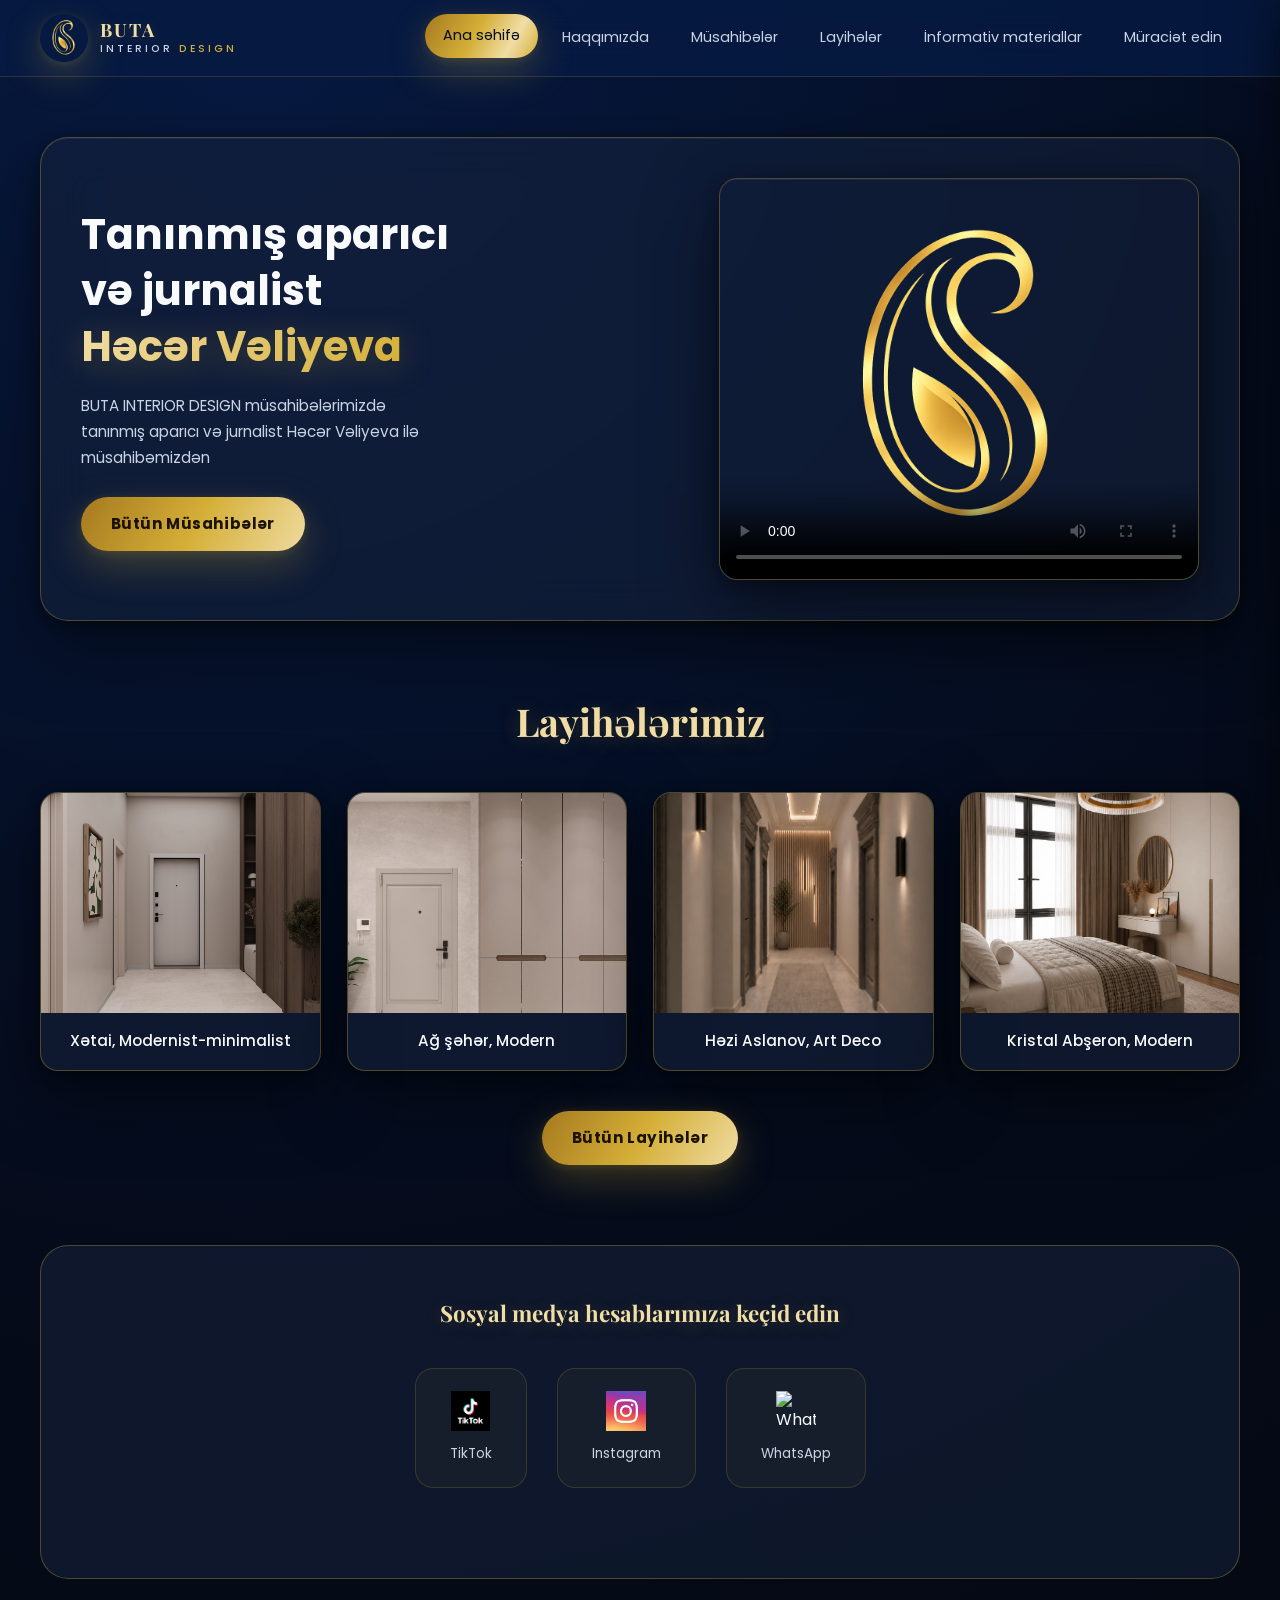
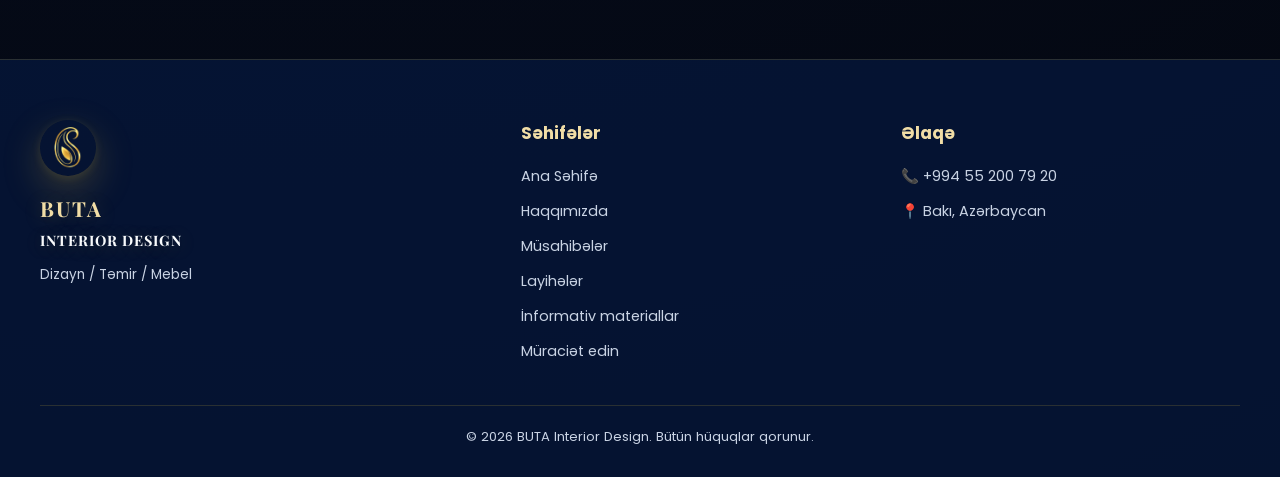
==== index.html @ 96681b08 "First commit" ====
<!DOCTYPE html>
<html lang="en">

<head>
    <meta charset="UTF-8">
    <meta name="viewport" content="width=device-width, initial-scale=1.0">
    <meta name="tutor" content="BUTA INTERIOR DESIGN">
    <title>BUTA INTERIOR DESIGN</title>
    <link rel="stylesheet" href="css/Ana-səhifə.css">
    <link rel="icon" type="image/x-icon" href="photo/logo.png">

</head>

<body>
    <header>

        <div id="logo">
            <img src="photo/logo1.png" alt="Logo">

            <div>
                <h2>BUTA</h2>
                <h4>INTERIOR <span>DESIGN</span></h4>
            </div>
        </div>

        <nav id="cnav">
            <ul>
                <li><a class="nav" href="index.html">Ana səhifə</a></li>
                <li><a href="Haqqımızda.html">Haqqımızda</a></li>
                <li><a href="Müsahibə.html">Müsahibələr</a></li>
                <li><a href="Layihələr.html">Layihələr</a></li>
                <li><a href="İnformativ-materiallar.html">İnformativ materiallar</a></li>
                <li><a href="Əlaqə-saxlayın.html">Müraciət edin</a></li>
            </ul>
        </nav>

        <input type="checkbox" id="menu">

        <label for="menu" class="menu-btn">☰</label>

        <nav class="sidebar">

            <div class="sidebar-header">

                <div class="sidebar-logo">

                    <img src="photo/logo1.png" alt="Logo">

                    <div>
                        <h2>BUTA</h2>
                        <h4>INTERIOR <span>DESIGN</span></h4>
                    </div>

                </div>

                <label for="menu" class="close-btn">✕</label>

            </div>

            <a class="nav" href="index.html">Ana səhifə</a>
            <a href="Haqqımızda.html">Haqqımızda</a>
            <a href="Müsahibə.html">Müsahibələr</a>
            <a href="Layihələr.html">Layihələr</a>
            <a href="İnformativ-materiallar.html">İnformativ materiallar</a>
            <a href="Əlaqə-saxlayın.html">Müraciət edin</a>

        </nav>

    </header>
    
    <main>
        <section id="m">
            <div>
                <h1>
                    Tanınmış aparıcı <br>və jurnalist <br><span>Həcər Vəliyeva</span>
                </h1>
                <h4>
                    BUTA INTERIOR DESIGN müsahibələrimizdə <br>
                    tanınmış aparıcı və jurnalist Həcər Vəliyeva ilə <br>
                    müsahibəmizdən
                </h4>
                <a class="btn" href="müsahibə.html">Bütün
                    Müsahibələr</a>
            </div>

            <div id="mv">
                <video src="video/musahibələr/1.mp4" controls poster="photo/logo1.png"></video>
            </div>

        </section>

        <section id="l">
            <h2 id="lname">
                Layihələrimiz
            </h2>

            <ul id="lahiyə">
                <li>
                    <img src="photo/Xətai,Modernist-minimalist/1.png" alt="Xətai, Modernist-minimalist">
                    <h5>Xətai, Modernist-minimalist</h5>
                </li>

                <li>
                    <img src="photo/Ağ şəhər,modern/1.png" alt="Ağ şəhər, Modern">
                    <h5>Ağ şəhər, Modern</h5>
                </li>

                <li>
                    <img src="photo/Həzi Aslanov, Art deco/1.png" alt="Həzi Aslanov, Art Deco">
                    <h5>Həzi Aslanov, Art Deco</h5>
                </li>

                <li>
                    <img src="photo/kristal abşeron m/1.png" alt="Kristal Abşeron, Modern">
                    <h5>Kristal Abşeron, Modern</h5>
                </li>
            </ul>
            <div id="lbtn">
                <a class="btn" href="layihələr.html">Bütün Layihələr</a>
            </div>
        </section>

        <section id="social">
            <h3>Sosyal medya hesablarımıza keçid edin</h3>
            <div>
                <ul class="social-media-list">

                    <li>
                        <a class="social-media " href="https://www.tiktok.com/@buta.interior.design" target="_blank">

                            <img src="photo/tiktok.png" alt="TikTok">
                            <span>TikTok</span>

                        </a>
                    </li>

                    <li>
                        <a class="social-media " href="https://www.instagram.com/buta_interior_design/" target="_blank">

                            <img src="photo/instagram.png" alt="Instagram">
                            <span>Instagram</span>

                        </a>
                    </li>

                    <li>
                        <a class="social-media " href="https://wa.me/994552007920" target="_blank">
                            <img src="photo/WhatsApp.png" alt="WhatsApp">
                            <span>WhatsApp</span>
                        </a>
                    </li>
                </ul>
            </div>
        </section>
    </main>
    <footer id="footer">

        <div class="footer-container">

            <div class="footer-logo">
                <img src="photo/logo1.png" alt="BUTA Logo">

                <h2>BUTA <span>INTERIOR DESIGN</span></h2>
                <h4>Dizayn / Təmir / Mebel</h4>

            </div>

            <div class="footer-links">
                <h3>Səhifələr</h3>

                <a href="index.html">Ana Səhifə</a>
                <a href="Haqqımızda.html">Haqqımızda</a>
                <a href="Müsahibə.html">Müsahibələr</a>
                <a href="Layihələr.html">Layihələr</a>
                <a href="İnformativ-materiallar.html">İnformativ materiallar</a>
                <a href="Əlaqə-saxlayın.html">Müraciət edin</a>
            </div>

            <div class="footer-contact">
                <h3>Əlaqə</h3>

                <p>📞 +994 55 200 79 20</p>
                <p>📍 Bakı, Azərbaycan</p>
            </div>

        </div>

        <hr>

        <p class="copyright">
            © 2026 BUTA Interior Design. Bütün hüquqlar qorunur.
        </p>

    </footer>
</body>

</html>
---- css/Ana-səhifə.css ----
@import url('https://fonts.googleapis.com/css2?family=Playfair+Display:wght@600;700;800&family=Poppins:wght@300;400;500;600;700;800&display=swap');

:root {
    --bg: #050B1A;
    --bg-secondary: #071A42;
    --card: #17233D;
    --gold: #D4AF37;
    --gold-light: #F1DDA6;
    --gold-deep: #A6791F;
    --text: #F8FAFC;
    --text-secondary: #C9D3E4;
    --glass-bg: rgba(23, 35, 61, 0.55);
    --glass-border: rgba(212, 175, 55, 0.32);
    --glass-blur: 24px;
    --radius-sm: 10px;
    --radius-md: 18px;
    --radius-lg: 28px;
    --shadow-soft: 0 24px 70px rgba(0, 0, 0, 0.5), 0 4px 16px rgba(0, 0, 0, 0.32), inset 0 1px 0 rgba(255, 255, 255, 0.06);
    --shadow-gold: 0 14px 38px rgba(212, 175, 55, 0.26), 0 2px 10px rgba(212, 175, 55, 0.14);
    --shadow-gold-strong: 0 20px 54px rgba(212, 175, 55, 0.38), 0 4px 18px rgba(212, 175, 55, 0.26);
    --transition-fast: 0.28s cubic-bezier(0.4, 0, 0.2, 1);
    --transition-med: 0.5s cubic-bezier(0.16, 1, 0.3, 1);
    --gradient-gold: linear-gradient(120deg, var(--gold-deep) 0%, var(--gold) 45%, var(--gold-light) 75%, var(--gold) 100%);
    --font-main: 'Poppins', 'Segoe UI', sans-serif;
    --font-display: 'Playfair Display', 'Poppins', serif;
}

* {
    margin: 0;
    padding: 0;
    box-sizing: border-box;
}

html {
    scroll-behavior: smooth;
}

body {
    font-family: var(--font-main);
    background: radial-gradient(circle at 20% 0%, var(--bg-secondary) 0%, var(--bg) 55%, #04070F 100%);
    color: var(--text);
    min-height: 100vh;
    overflow-x: hidden;
    line-height: 1.6;
    position: relative;
}

img {
    max-width: 100%;
    display: block;
}

a {
    text-decoration: none;
    color: inherit;
}

ul {
    list-style: none;
}

button {
    font-family: inherit;
    cursor: pointer;
}

::selection {
    background: var(--gold);
    color: var(--bg);
}

::-webkit-scrollbar {
    width: 10px;
}

::-webkit-scrollbar-track {
    background: var(--bg-secondary);
}

::-webkit-scrollbar-thumb {
    background: linear-gradient(var(--gold), var(--gold-light));
    border-radius: 10px;
}

.glass {
    background: var(--glass-bg);
    backdrop-filter: blur(var(--glass-blur));
    -webkit-backdrop-filter: blur(var(--glass-blur));
    border: 1px solid var(--glass-border);
    box-shadow: var(--shadow-soft);
}

header {
    position: sticky;
    top: 0;
    z-index: 100;
    background: rgba(7, 26, 66, 0.82);
    backdrop-filter: blur(16px);
    -webkit-backdrop-filter: blur(16px);
    border-bottom: 1px solid rgba(212, 175, 55, 0.18);
    display: flex;
    align-items: center;
    justify-content: space-between;
    padding: 14px 40px;
    transition: background var(--transition-med);
}

#logo {
    display: flex;
    align-items: center;
    gap: 12px;
}

#logo img {
    width: 48px;
    height: 48px;
    object-fit: contain;
    border-radius: 50%;
    box-shadow: var(--shadow-gold);
    transition: box-shadow var(--transition-med), transform var(--transition-med);
}

#logo:hover img {
    box-shadow: var(--shadow-gold-strong);
    transform: rotate(6deg);
}

#logo h2 {
    font-family: var(--font-display);
    font-size: 1.15rem;
    letter-spacing: 2px;
    color: var(--gold-light);
    font-weight: 700;
    line-height: 1.2;
    text-shadow: 0 2px 14px rgba(212, 175, 55, 0.25);
}

#logo h4 {
    font-size: 0.65rem;
    letter-spacing: 3px;
    color: var(--text-secondary);
    font-weight: 500;
}

#logo h4 span {
    color: var(--gold);
}

#cnav ul {
    display: flex;
    align-items: center;
    gap: 6px;
}

#cnav ul li a {
    display: inline-block;
    padding: 10px 18px;
    border-radius: 999px;
    font-size: 0.9rem;
    color: var(--text-secondary);
    transition: color var(--transition-fast), background var(--transition-fast), box-shadow var(--transition-fast), transform var(--transition-fast);
}

#cnav ul li a:hover,
#cnav ul li a.nav {
    color: var(--bg);
    background: var(--gradient-gold);
    box-shadow: var(--shadow-gold);
    transform: translateY(-2px);
}

#menu {
    display: none;
}

.menu-btn {
    display: none;
    font-size: 1.6rem;
    color: var(--gold-light);
    cursor: pointer;
    z-index: 1000;
    position: relative;
}

.sidebar {
    position: fixed;
    top: 0;
    right: -320px;
    width: 300px;
    height: 100vh;
    background: linear-gradient(180deg, #0A1B45 0%, #071A42 100%);
    border-left: 1px solid rgba(212, 175, 55, 0.23);
    box-shadow: -20px 0 50px rgba(0, 0, 0, 0.6);
    z-index: 9999;
    padding: 24px;
    display: flex;
    flex-direction: column;
    gap: 6px;
    transition: right var(--transition-med);
    overflow-y: auto;
}

#menu:checked~.sidebar {
    right: 0;
}

.sidebar-header {
    display: flex;
    align-items: center;
    justify-content: space-between;
    margin-bottom: 30px;
    padding-bottom: 20px;
    border-bottom: 1px solid rgba(212, 175, 55, 0.18);
}

.sidebar-logo {
    display: flex;
    align-items: center;
    gap: 10px;
}

.sidebar-logo img {
    width: 42px;
    height: 42px;
    border-radius: 50%;
    object-fit: contain;
}

.sidebar-logo h2 {
    font-family: var(--font-display);
    font-size: 1rem;
    color: var(--gold-light);
    letter-spacing: 2px;
}

.sidebar-logo h4 {
    font-size: 0.6rem;
    letter-spacing: 2px;
    color: var(--text-secondary);
}

.sidebar-logo h4 span {
    color: var(--gold);
}

.close-btn {
    font-size: 1.4rem;
    color: var(--gold-light);
    cursor: pointer;
}

.sidebar a {
    padding: 14px 16px;
    border-radius: var(--radius-sm);
    color: var(--text-secondary);
    font-size: 0.95rem;
    transition: color var(--transition-fast), background var(--transition-fast), box-shadow var(--transition-fast), transform var(--transition-fast);
}

.sidebar a:hover,
.sidebar a.nav {
    color: var(--bg);
    background: var(--gradient-gold);
    box-shadow: var(--shadow-gold);
    transform: translateX(4px);
}

main {
    position: relative;
    z-index: 1;
}

.btn {
    display: inline-flex;
    align-items: center;
    gap: 8px;
    padding: 15px 30px;
    border-radius: 999px;
    background: linear-gradient(120deg, var(--gold-deep), var(--gold) 25%, var(--gold-light) 50%, var(--gold) 75%, var(--gold-deep));
    background-size: 220% auto;
    background-position: left center;
    color: #1B1203;
    font-weight: 700;
    font-size: 0.95rem;
    letter-spacing: 0.4px;
    box-shadow: var(--shadow-gold);
    transition: transform var(--transition-fast), box-shadow var(--transition-fast), background-position var(--transition-med);
}

.btn:hover {
    transform: translateY(-3px) scale(1.02);
    background-position: right center;
    box-shadow: var(--shadow-gold-strong);
}

#footer {
    position: relative;
    z-index: 1;
    background: rgba(7, 26, 66, 0.68);
    border-top: 1px solid rgba(212, 175, 55, 0.18);
    padding: 60px 40px 30px;
    margin-top: 80px;
}

.footer-container {
    max-width: 1200px;
    margin: 0 auto;
    display: grid;
    grid-template-columns: 1.3fr 1fr 1fr;
    gap: 40px;
}

.footer-logo {
    display: flex;
    flex-direction: column;
    gap: 6px;
}

.footer-logo img {
    width: 56px;
    height: 56px;
    border-radius: 50%;
    margin-bottom: 10px;
    box-shadow: var(--shadow-gold);
}

.footer-logo h2 {
    font-family: var(--font-display);
    font-size: 1.3rem;
    color: var(--gold-light);
    letter-spacing: 2px;
    text-shadow: 0 2px 18px rgba(212, 175, 55, 0.25);
}

.footer-logo h2 span {
    color: var(--text);
    font-size: 0.9rem;
    letter-spacing: 1px;
    display: block;
    margin-top: 4px;
}

.footer-logo h4 {
    color: var(--text-secondary);
    font-size: 0.85rem;
    font-weight: 400;
    margin-top: 6px;
}

.footer-links h3,
.footer-contact h3 {
    color: var(--gold-light);
    font-size: 1.05rem;
    margin-bottom: 18px;
}

.footer-links a {
    display: block;
    color: var(--text-secondary);
    font-size: 0.9rem;
    margin-bottom: 12px;
    transition: all var(--transition-fast);
}

.footer-links a:hover {
    color: var(--gold-light);
    transform: translateX(6px);
    text-shadow: 0 0 18px rgba(212, 175, 55, 0.35);
}

.footer-contact p {
    color: var(--text-secondary);
    font-size: 0.9rem;
    margin-bottom: 12px;
}

#footer hr {
    border: none;
    border-top: 1px solid rgba(212, 175, 55, 0.18);
    max-width: 1200px;
    margin: 30px auto 20px;
}

.copyright {
    text-align: center;
    color: var(--text-secondary);
    font-size: 0.82rem;
}

@media (max-width: 1088px) {
    #cnav {
        display: none;
    }

    .menu-btn {
        display: block;
    }

    .footer-container {
        grid-template-columns: 1fr;
        gap: 30px;
    }
}

@media (max-width: 640px) {
    header {
        padding: 12px 18px;
    }

    #logo img {
        width: 40px;
        height: 40px;
    }

    #footer {
        padding: 40px 20px 24px;
    }
}

main {
    max-width: 1300px;
    margin: 0 auto;
    padding: 60px 40px 0;
}

#m {
    display: flex;
    align-items: center;
    justify-content: space-between;
    gap: 50px;
    padding: 40px;
    border-radius: var(--radius-lg);
    background: var(--glass-bg);
    backdrop-filter: blur(var(--glass-blur));
    -webkit-backdrop-filter: blur(var(--glass-blur));
    border: 1px solid var(--glass-border);
    box-shadow: var(--shadow-soft);
    margin-bottom: 70px;
    animation: fadeSlideUp 0.8s cubic-bezier(0.16, 1, 0.3, 1) both;
}

#m h1 {
    font-size: clamp(1.8rem, 3.4vw, 2.6rem);
    font-weight: 700;
    line-height: 1.35;
    margin-bottom: 18px;
}

#m h1 span {
    background: linear-gradient(120deg, var(--gold-light), var(--gold));
    -webkit-background-clip: text;
    background-clip: text;
    color: transparent;
    filter: drop-shadow(0 4px 16px rgba(212, 175, 55, 0.28));
}

#m h4 {
    color: var(--text-secondary);
    font-weight: 400;
    font-size: 0.95rem;
    line-height: 1.7;
    margin-bottom: 26px;
}

#mv {
    flex: 1;
    max-width: 480px;
    border-radius: var(--radius-md);
    overflow: hidden;
    box-shadow: var(--shadow-soft);
    border: 1px solid var(--glass-border);
    transition: box-shadow var(--transition-med);
}

#mv:hover {
    box-shadow: var(--shadow-gold-strong);
}

#mv video {
    width: 100%;
    height: 400px;
    object-fit: contain;
    display: block;
    border-radius: var(--radius-md);
}

#l {
    text-align: center;
    margin-bottom: 80px;
}

#lname {
    font-family: var(--font-display);
    font-size: clamp(1.8rem, 3vw, 2.4rem);
    color: var(--gold-light);
    margin-bottom: 40px;
    font-weight: 700;
    text-shadow: 0 2px 20px rgba(212, 175, 55, 0.25);
}

#lahiyə {
    display: grid;
    grid-template-columns: repeat(4, 1fr);
    gap: 26px;
}

#lahiyə li {
    border-radius: var(--radius-md);
    overflow: hidden;
    background: var(--glass-bg);
    border: 1px solid var(--glass-border);
    box-shadow: var(--shadow-soft);
    transition: transform var(--transition-fast), box-shadow var(--transition-fast), border-color var(--transition-fast);
}

#lahiyə li:hover {
    transform: translateY(-8px);
    border-color: rgba(212, 175, 55, 0.5);
    box-shadow: var(--shadow-gold-strong);
}

#lahiyə li img {
    width: 100%;
    height: 220px;
    object-fit: cover;
    transition: transform var(--transition-med);
}

#lahiyə li:hover img {
    transform: scale(1.08);
}

#lahiyə li h5 {
    padding: 16px;
    font-size: 0.95rem;
    color: var(--text);
    font-weight: 500;
    text-align: center;
}

#lbtn {
    margin-top: 40px;
    display: flex;
    justify-content: center;
}

#social {
    text-align: center;
    padding: 50px 40px 90px;
    border-radius: var(--radius-lg);
    background: var(--glass-bg);
    border: 1px solid var(--glass-border);
    margin-bottom: 40px;
}

#social h3 {
    font-family: var(--font-display);
    font-size: 1.4rem;
    color: var(--gold-light);
    margin-bottom: 36px;
    font-weight: 700;
    text-shadow: 0 2px 18px rgba(212, 175, 55, 0.22);
}

.social-media-list {
    display: flex;
    justify-content: center;
    gap: 30px;
    flex-wrap: wrap;
}

.social-media {
    display: flex;
    flex-direction: column;
    align-items: center;
    gap: 12px;
    padding: 22px 34px;
    border-radius: var(--radius-md);
    background: rgba(212, 175, 55, 0.045);
    border: 1px solid rgba(212, 175, 55, 0.18);
    transition: all var(--transition-fast);
}

.social-media:hover {
    transform: translateY(-6px);
    border-color: rgba(212, 175, 55, 0.55);
    background: rgba(212, 175, 55, 0.10);
    box-shadow: var(--shadow-gold);
}

.social-media img {
    width: 40px;
    height: 40px;
    object-fit: contain;
}

.social-media span {
    font-size: 0.85rem;
    color: var(--text-secondary);
}

@keyframes fadeSlideUp {
    from {
        opacity: 0;
        transform: translateY(24px);
    }

    to {
        opacity: 1;
        transform: translateY(0);
    }
}

@media (max-width: 960px) {
    main {
        padding: 40px 24px 0;
    }

    #m {
        display: grid;
        grid-template-columns: 1fr 1fr;
        gap: 15px;
        height: auto;
        padding: 20px;
    }

    #m div {
        padding: 0;
    }

    #m h1 {
        font-size: 18px;
        line-height: 1.3;
    }

    #m h4 {
        font-size: 13px;
        line-height: 1.5;
    }

    #mv {
        padding: 1px;
        ;
    }

    #mv video {
        width: 100%;
        height: 320px;
        object-fit: cover;
        border-radius: 20px;
    }

    .btn {
        padding: 12px 18px;
        font-size: 14px;
    }

    #m a {
        padding: 8px 12px !important;
        font-size: 10px !important;
    }


    #lahiyə {
        grid-template-columns: repeat(2, 1fr);
    }
}

@media (max-width: 640px) {
    #lahiyə {
        grid-template-columns: 1fr;
    }

    .social-media-list {
        gap: 18px;
    }

    .social-media {
        padding: 18px 24px;
    }
}

html,
body {
    overflow-x: hidden;
}
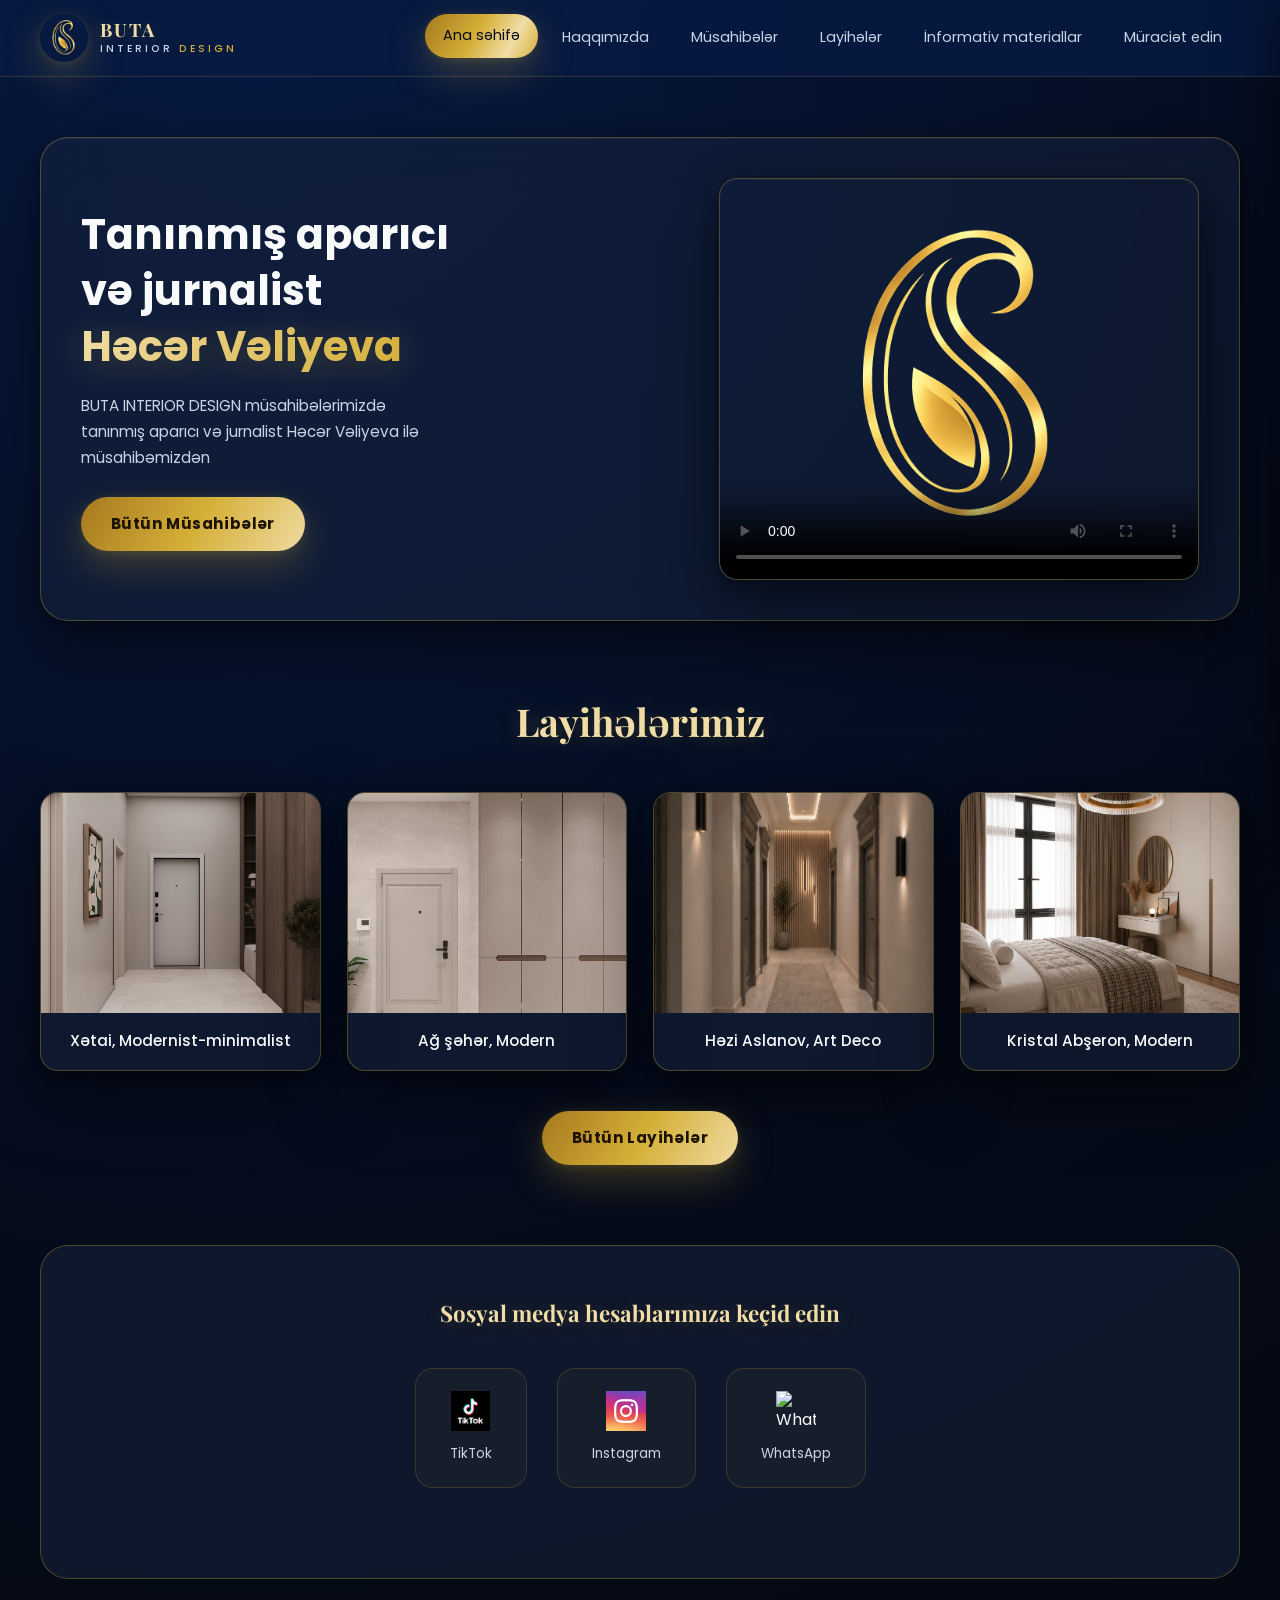
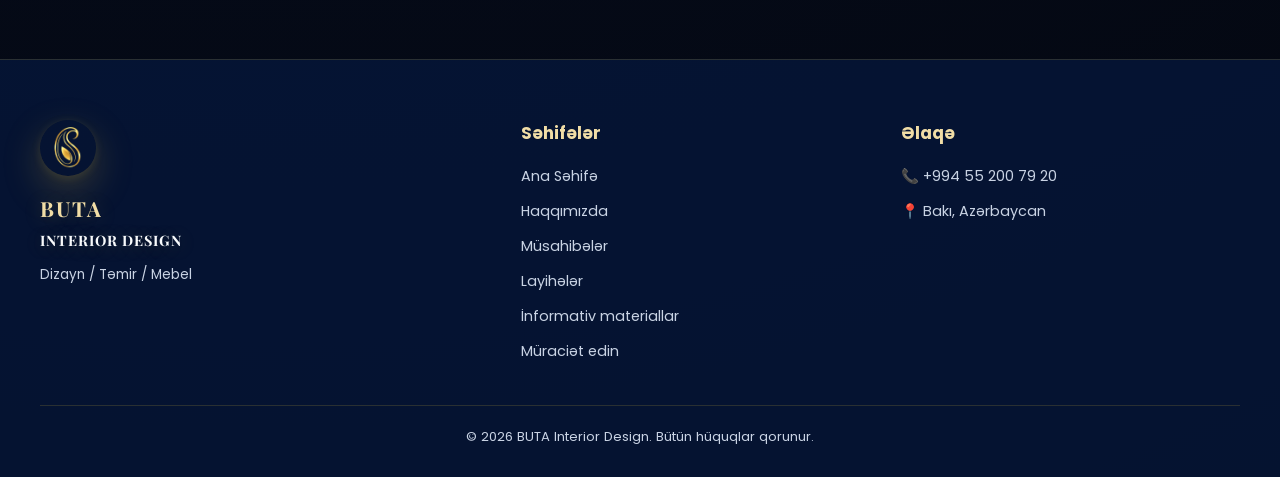
==== commit ee4e6fe6: "Updated website" ====
--- a/index.html
+++ b/index.html
@@ -3,12 +3,22 @@
 
 <head>
     <meta charset="UTF-8">
+
     <meta name="viewport" content="width=device-width, initial-scale=1.0">
-    <meta name="tutor" content="BUTA INTERIOR DESIGN">
-    <title>BUTA INTERIOR DESIGN</title>
-    <link rel="stylesheet" href="css/Ana-səhifə.css">
-    <link rel="icon" type="image/x-icon" href="photo/logo.png">
-
+
+    <meta name="description"
+        content="BUTA Interior Design - Professional interior design services in Azerbaijan.">
+
+    <meta name="keywords"
+        content="interior design, BUTA, dizayn, ev dizaynı, ofis dizaynı, Azerbaijan">
+
+    <meta name="author" content="BUTA Interior Design">
+
+    <title>BUTA Interior Design</title>
+
+    <link rel="icon" type="image/png" href="photo/logo.png">
+
+    <link rel="stylesheet" href="css/ana-sehife.css">
 </head>
 
 <body>
@@ -26,11 +36,11 @@
         <nav id="cnav">
             <ul>
                 <li><a class="nav" href="index.html">Ana səhifə</a></li>
-                <li><a href="Haqqımızda.html">Haqqımızda</a></li>
-                <li><a href="Müsahibə.html">Müsahibələr</a></li>
-                <li><a href="Layihələr.html">Layihələr</a></li>
-                <li><a href="İnformativ-materiallar.html">İnformativ materiallar</a></li>
-                <li><a href="Əlaqə-saxlayın.html">Müraciət edin</a></li>
+                <li><a href="haqqimizda.html">Haqqımızda</a></li>
+                <li><a href="musahibeler.html">Müsahibələr</a></li>
+                <li><a href="layiheler.html">Layihələr</a></li>
+                <li><a href="informativ-materiallar.html">İnformativ materiallar</a></li>
+                <li><a href="elaqe-saxlayin.html">Müraciət edin</a></li>
             </ul>
         </nav>
 
@@ -58,11 +68,11 @@
             </div>
 
             <a class="nav" href="index.html">Ana səhifə</a>
-            <a href="Haqqımızda.html">Haqqımızda</a>
-            <a href="Müsahibə.html">Müsahibələr</a>
-            <a href="Layihələr.html">Layihələr</a>
-            <a href="İnformativ-materiallar.html">İnformativ materiallar</a>
-            <a href="Əlaqə-saxlayın.html">Müraciət edin</a>
+            <a href="haqqimizda.html">Haqqımızda</a>
+            <a href="musahibeler.html">Müsahibələr</a>
+            <a href="layiheler.html">Layihələr</a>
+            <a href="informativ-materiallar.html">İnformativ materiallar</a>
+            <a href="elaqe-saxlayin.html">Müraciət edin</a>
 
         </nav>
 
@@ -79,12 +89,12 @@
                     tanınmış aparıcı və jurnalist Həcər Vəliyeva ilə <br>
                     müsahibəmizdən
                 </h4>
-                <a class="btn" href="müsahibə.html">Bütün
+                <a class="btn" href="musahibeler.html">Bütün
                     Müsahibələr</a>
             </div>
 
             <div id="mv">
-                <video src="video/musahibələr/1.mp4" controls poster="photo/logo1.png"></video>
+                <video src="video/musahibeler/1.mp4" controls poster="photo/logo1.png"></video>
             </div>
 
         </section>
@@ -96,27 +106,27 @@
 
             <ul id="lahiyə">
                 <li>
-                    <img src="photo/Xətai,Modernist-minimalist/1.png" alt="Xətai, Modernist-minimalist">
+                    <img src="photo/xetai-modernist-minimalist/1.png" alt="Xətai, Modernist-minimalist">
                     <h5>Xətai, Modernist-minimalist</h5>
                 </li>
 
                 <li>
-                    <img src="photo/Ağ şəhər,modern/1.png" alt="Ağ şəhər, Modern">
+                    <img src="photo/ag-seher-modern/1.png" alt="Ağ şəhər, Modern">
                     <h5>Ağ şəhər, Modern</h5>
                 </li>
 
                 <li>
-                    <img src="photo/Həzi Aslanov, Art deco/1.png" alt="Həzi Aslanov, Art Deco">
+                    <img src="photo/hezi-aslanov-art-deco/1.png"alt="Həzi Aslanov, Art Deco">
                     <h5>Həzi Aslanov, Art Deco</h5>
                 </li>
 
                 <li>
-                    <img src="photo/kristal abşeron m/1.png" alt="Kristal Abşeron, Modern">
+                    <img src="photo/kristal-absheron-modern/1.png" alt="Kristal Abşeron, Modern">
                     <h5>Kristal Abşeron, Modern</h5>
                 </li>
             </ul>
             <div id="lbtn">
-                <a class="btn" href="layihələr.html">Bütün Layihələr</a>
+                <a class="btn" href="layiheler.html">Bütün Layihələr</a>
             </div>
         </section>
 
@@ -169,11 +179,11 @@
                 <h3>Səhifələr</h3>
 
                 <a href="index.html">Ana Səhifə</a>
-                <a href="Haqqımızda.html">Haqqımızda</a>
-                <a href="Müsahibə.html">Müsahibələr</a>
-                <a href="Layihələr.html">Layihələr</a>
-                <a href="İnformativ-materiallar.html">İnformativ materiallar</a>
-                <a href="Əlaqə-saxlayın.html">Müraciət edin</a>
+                <a href="haqqimizda.html">Haqqımızda</a>
+                <a href="musahibeler.html">Müsahibələr</a>  
+                <a href="layiheler.html">Layihələr</a>
+                <a href="informativ-materiallar.html">İnformativ materiallar</a>
+                <a href="elaqe-saxlayin.html">Müraciət edin</a>
             </div>
 
             <div class="footer-contact">
--- a/css/ana-sehife.css
+++ b/css/ana-sehife.css
@@ -0,0 +1,684 @@
+@import url('https://fonts.googleapis.com/css2?family=Playfair+Display:wght@600;700;800&family=Poppins:wght@300;400;500;600;700;800&display=swap');
+
+:root {
+    --bg: #050B1A;
+    --bg-secondary: #071A42;
+    --card: #17233D;
+    --gold: #D4AF37;
+    --gold-light: #F1DDA6;
+    --gold-deep: #A6791F;
+    --text: #F8FAFC;
+    --text-secondary: #C9D3E4;
+    --glass-bg: rgba(23, 35, 61, 0.55);
+    --glass-border: rgba(212, 175, 55, 0.32);
+    --glass-blur: 24px;
+    --radius-sm: 10px;
+    --radius-md: 18px;
+    --radius-lg: 28px;
+    --shadow-soft: 0 24px 70px rgba(0, 0, 0, 0.5), 0 4px 16px rgba(0, 0, 0, 0.32), inset 0 1px 0 rgba(255, 255, 255, 0.06);
+    --shadow-gold: 0 14px 38px rgba(212, 175, 55, 0.26), 0 2px 10px rgba(212, 175, 55, 0.14);
+    --shadow-gold-strong: 0 20px 54px rgba(212, 175, 55, 0.38), 0 4px 18px rgba(212, 175, 55, 0.26);
+    --transition-fast: 0.28s cubic-bezier(0.4, 0, 0.2, 1);
+    --transition-med: 0.5s cubic-bezier(0.16, 1, 0.3, 1);
+    --gradient-gold: linear-gradient(120deg, var(--gold-deep) 0%, var(--gold) 45%, var(--gold-light) 75%, var(--gold) 100%);
+    --font-main: 'Poppins', 'Segoe UI', sans-serif;
+    --font-display: 'Playfair Display', 'Poppins', serif;
+}
+
+* {
+    margin: 0;
+    padding: 0;
+    box-sizing: border-box;
+}
+
+html {
+    scroll-behavior: smooth;
+}
+
+body {
+    font-family: var(--font-main);
+    background: radial-gradient(circle at 20% 0%, var(--bg-secondary) 0%, var(--bg) 55%, #04070F 100%);
+    color: var(--text);
+    min-height: 100vh;
+    overflow-x: hidden;
+    line-height: 1.6;
+    position: relative;
+}
+
+img {
+    max-width: 100%;
+    display: block;
+}
+
+a {
+    text-decoration: none;
+    color: inherit;
+}
+
+ul {
+    list-style: none;
+}
+
+button {
+    font-family: inherit;
+    cursor: pointer;
+}
+
+::selection {
+    background: var(--gold);
+    color: var(--bg);
+}
+
+::-webkit-scrollbar {
+    width: 10px;
+}
+
+::-webkit-scrollbar-track {
+    background: var(--bg-secondary);
+}
+
+::-webkit-scrollbar-thumb {
+    background: linear-gradient(var(--gold), var(--gold-light));
+    border-radius: 10px;
+}
+
+.glass {
+    background: var(--glass-bg);
+    backdrop-filter: blur(var(--glass-blur));
+    -webkit-backdrop-filter: blur(var(--glass-blur));
+    border: 1px solid var(--glass-border);
+    box-shadow: var(--shadow-soft);
+}
+
+header {
+    position: sticky;
+    top: 0;
+    z-index: 100;
+    background: rgba(7, 26, 66, 0.82);
+    border-bottom: 1px solid rgba(212, 175, 55, 0.18);
+    display: flex;
+    align-items: center;
+    justify-content: space-between;
+    padding: 14px 40px;
+    transition: background var(--transition-med);
+}
+
+#logo {
+    display: flex;
+    align-items: center;
+    gap: 12px;
+}
+
+#logo img {
+    width: 48px;
+    height: 48px;
+    object-fit: contain;
+    border-radius: 50%;
+    box-shadow: var(--shadow-gold);
+    transition: box-shadow var(--transition-med), transform var(--transition-med);
+}
+
+#logo:hover img {
+    box-shadow: var(--shadow-gold-strong);
+    transform: rotate(6deg);
+}
+
+#logo h2 {
+    font-family: var(--font-display);
+    font-size: 1.15rem;
+    letter-spacing: 2px;
+    color: var(--gold-light);
+    font-weight: 700;
+    line-height: 1.2;
+    text-shadow: 0 2px 14px rgba(212, 175, 55, 0.25);
+}
+
+#logo h4 {
+    font-size: 0.65rem;
+    letter-spacing: 3px;
+    color: var(--text-secondary);
+    font-weight: 500;
+}
+
+#logo h4 span {
+    color: var(--gold);
+}
+
+#cnav ul {
+    display: flex;
+    align-items: center;
+    gap: 6px;
+}
+
+#cnav ul li a {
+    display: inline-block;
+    padding: 10px 18px;
+    border-radius: 999px;
+    font-size: 0.9rem;
+    color: var(--text-secondary);
+    transition: color var(--transition-fast), background var(--transition-fast), box-shadow var(--transition-fast), transform var(--transition-fast);
+}
+
+#cnav ul li a:hover,
+#cnav ul li a.nav {
+    color: var(--bg);
+    background: var(--gradient-gold);
+    box-shadow: var(--shadow-gold);
+    transform: translateY(-2px);
+}
+
+#menu {
+    display: none;
+}
+
+.menu-btn {
+    display: none;
+    font-size: 1.6rem;
+    color: var(--gold-light);
+    cursor: pointer;
+    z-index: 1000;
+    position: relative;
+}
+
+.sidebar {
+    position: fixed;
+    top: 0;
+    right: -320px;
+    width: 300px;
+    height: 100vh;
+    background: linear-gradient(180deg, #0A1B45 0%, #071A42 100%);
+    border-left: 1px solid rgba(212, 175, 55, 0.23);
+    box-shadow: -20px 0 50px rgba(0, 0, 0, 0.6);
+    z-index: 9999;
+    padding: 24px;
+    display: flex;
+    flex-direction: column;
+    gap: 6px;
+    transition: right var(--transition-med);
+    overflow-y: auto;
+}
+
+#menu:checked~.sidebar {
+    right: 0;
+}
+
+.sidebar-header {
+    display: flex;
+    align-items: center;
+    justify-content: space-between;
+    margin-bottom: 30px;
+    padding-bottom: 20px;
+    border-bottom: 1px solid rgba(212, 175, 55, 0.18);
+}
+
+.sidebar-logo {
+    display: flex;
+    align-items: center;
+    gap: 10px;
+}
+
+.sidebar-logo img {
+    width: 42px;
+    height: 42px;
+    border-radius: 50%;
+    object-fit: contain;
+}
+
+.sidebar-logo h2 {
+    font-family: var(--font-display);
+    font-size: 1rem;
+    color: var(--gold-light);
+    letter-spacing: 2px;
+}
+
+.sidebar-logo h4 {
+    font-size: 0.6rem;
+    letter-spacing: 2px;
+    color: var(--text-secondary);
+}
+
+.sidebar-logo h4 span {
+    color: var(--gold);
+}
+
+.close-btn {
+    font-size: 1.4rem;
+    color: var(--gold-light);
+    cursor: pointer;
+}
+
+.sidebar a {
+    padding: 14px 16px;
+    border-radius: var(--radius-sm);
+    color: var(--text-secondary);
+    font-size: 0.95rem;
+    transition: color var(--transition-fast), background var(--transition-fast), box-shadow var(--transition-fast), transform var(--transition-fast);
+}
+
+.sidebar a:hover,
+.sidebar a.nav {
+    color: var(--bg);
+    background: var(--gradient-gold);
+    box-shadow: var(--shadow-gold);
+    transform: translateX(4px);
+}
+
+main {
+    position: relative;
+    z-index: 1;
+}
+
+.btn {
+    display: inline-flex;
+    align-items: center;
+    gap: 8px;
+    padding: 15px 30px;
+    border-radius: 999px;
+    background: linear-gradient(120deg, var(--gold-deep), var(--gold) 25%, var(--gold-light) 50%, var(--gold) 75%, var(--gold-deep));
+    background-size: 220% auto;
+    background-position: left center;
+    color: #1B1203;
+    font-weight: 700;
+    font-size: 0.95rem;
+    letter-spacing: 0.4px;
+    box-shadow: var(--shadow-gold);
+    transition: transform var(--transition-fast), box-shadow var(--transition-fast), background-position var(--transition-med);
+}
+
+.btn:hover {
+    transform: translateY(-3px) scale(1.02);
+    background-position: right center;
+    box-shadow: var(--shadow-gold-strong);
+}
+
+#footer {
+    position: relative;
+    z-index: 1;
+    background: rgba(7, 26, 66, 0.68);
+    border-top: 1px solid rgba(212, 175, 55, 0.18);
+    padding: 60px 40px 30px;
+    margin-top: 80px;
+}
+
+.footer-container {
+    max-width: 1200px;
+    margin: 0 auto;
+    display: grid;
+    grid-template-columns: 1.3fr 1fr 1fr;
+    gap: 40px;
+}
+
+.footer-logo {
+    display: flex;
+    flex-direction: column;
+    gap: 6px;
+}
+
+.footer-logo img {
+    width: 56px;
+    height: 56px;
+    border-radius: 50%;
+    margin-bottom: 10px;
+    box-shadow: var(--shadow-gold);
+}
+
+.footer-logo h2 {
+    font-family: var(--font-display);
+    font-size: 1.3rem;
+    color: var(--gold-light);
+    letter-spacing: 2px;
+    text-shadow: 0 2px 18px rgba(212, 175, 55, 0.25);
+}
+
+.footer-logo h2 span {
+    color: var(--text);
+    font-size: 0.9rem;
+    letter-spacing: 1px;
+    display: block;
+    margin-top: 4px;
+}
+
+.footer-logo h4 {
+    color: var(--text-secondary);
+    font-size: 0.85rem;
+    font-weight: 400;
+    margin-top: 6px;
+}
+
+.footer-links h3,
+.footer-contact h3 {
+    color: var(--gold-light);
+    font-size: 1.05rem;
+    margin-bottom: 18px;
+}
+
+.footer-links a {
+    display: block;
+    color: var(--text-secondary);
+    font-size: 0.9rem;
+    margin-bottom: 12px;
+    transition: all var(--transition-fast);
+}
+
+.footer-links a:hover {
+    color: var(--gold-light);
+    transform: translateX(6px);
+    text-shadow: 0 0 18px rgba(212, 175, 55, 0.35);
+}
+
+.footer-contact p {
+    color: var(--text-secondary);
+    font-size: 0.9rem;
+    margin-bottom: 12px;
+}
+
+#footer hr {
+    border: none;
+    border-top: 1px solid rgba(212, 175, 55, 0.18);
+    max-width: 1200px;
+    margin: 30px auto 20px;
+}
+
+.copyright {
+    text-align: center;
+    color: var(--text-secondary);
+    font-size: 0.82rem;
+}
+
+@media (max-width: 1088px) {
+    #cnav {
+        display: none;
+    }
+
+    .menu-btn {
+        display: block;
+    }
+
+    .footer-container {
+        grid-template-columns: 1fr;
+        gap: 30px;
+    }
+}
+
+@media (max-width: 640px) {
+    header {
+        padding: 12px 18px;
+    }
+
+    #logo img {
+        width: 40px;
+        height: 40px;
+    }
+
+    #footer {
+        padding: 40px 20px 24px;
+    }
+}
+
+main {
+    max-width: 1300px;
+    margin: 0 auto;
+    padding: 60px 40px 0;
+}
+
+#m {
+    display: flex;
+    align-items: center;
+    justify-content: space-between;
+    gap: 50px;
+    padding: 40px;
+    border-radius: var(--radius-lg);
+    background: var(--glass-bg);
+    backdrop-filter: blur(var(--glass-blur));
+    -webkit-backdrop-filter: blur(var(--glass-blur));
+    border: 1px solid var(--glass-border);
+    box-shadow: var(--shadow-soft);
+    margin-bottom: 70px;
+    animation: fadeSlideUp 0.8s cubic-bezier(0.16, 1, 0.3, 1) both;
+}
+
+#m h1 {
+    font-size: clamp(1.8rem, 3.4vw, 2.6rem);
+    font-weight: 700;
+    line-height: 1.35;
+    margin-bottom: 18px;
+}
+
+#m h1 span {
+    background: linear-gradient(120deg, var(--gold-light), var(--gold));
+    -webkit-background-clip: text;
+    background-clip: text;
+    color: transparent;
+    filter: drop-shadow(0 4px 16px rgba(212, 175, 55, 0.28));
+}
+
+#m h4 {
+    color: var(--text-secondary);
+    font-weight: 400;
+    font-size: 0.95rem;
+    line-height: 1.7;
+    margin-bottom: 26px;
+}
+
+#mv {
+    flex: 1;
+    max-width: 480px;
+    border-radius: var(--radius-md);
+    overflow: hidden;
+    box-shadow: var(--shadow-soft);
+    border: 1px solid var(--glass-border);
+    transition: box-shadow var(--transition-med);
+}
+
+#mv:hover {
+    box-shadow: var(--shadow-gold-strong);
+}
+
+#mv video {
+    width: 100%;
+    height: 400px;
+    object-fit: contain;
+    display: block;
+    border-radius: var(--radius-md);
+}
+
+#l {
+    text-align: center;
+    margin-bottom: 80px;
+}
+
+#lname {
+    font-family: var(--font-display);
+    font-size: clamp(1.8rem, 3vw, 2.4rem);
+    color: var(--gold-light);
+    margin-bottom: 40px;
+    font-weight: 700;
+    text-shadow: 0 2px 20px rgba(212, 175, 55, 0.25);
+}
+
+#lahiyə {
+    display: grid;
+    grid-template-columns: repeat(4, 1fr);
+    gap: 26px;
+}
+
+#lahiyə li {
+    border-radius: var(--radius-md);
+    overflow: hidden;
+    background: var(--glass-bg);
+    border: 1px solid var(--glass-border);
+    box-shadow: var(--shadow-soft);
+    transition: transform var(--transition-fast), box-shadow var(--transition-fast), border-color var(--transition-fast);
+}
+
+#lahiyə li:hover {
+    transform: translateY(-8px);
+    border-color: rgba(212, 175, 55, 0.5);
+    box-shadow: var(--shadow-gold-strong);
+}
+
+#lahiyə li img {
+    width: 100%;
+    height: 220px;
+    object-fit: cover;
+    transition: transform var(--transition-med);
+}
+
+#lahiyə li:hover img {
+    transform: scale(1.08);
+}
+
+#lahiyə li h5 {
+    padding: 16px;
+    font-size: 0.95rem;
+    color: var(--text);
+    font-weight: 500;
+    text-align: center;
+}
+
+#lbtn {
+    margin-top: 40px;
+    display: flex;
+    justify-content: center;
+}
+
+#social {
+    text-align: center;
+    padding: 50px 40px 90px;
+    border-radius: var(--radius-lg);
+    background: var(--glass-bg);
+    border: 1px solid var(--glass-border);
+    margin-bottom: 40px;
+}
+
+#social h3 {
+    font-family: var(--font-display);
+    font-size: 1.4rem;
+    color: var(--gold-light);
+    margin-bottom: 36px;
+    font-weight: 700;
+    text-shadow: 0 2px 18px rgba(212, 175, 55, 0.22);
+}
+
+.social-media-list {
+    display: flex;
+    justify-content: center;
+    gap: 30px;
+    flex-wrap: wrap;
+}
+
+.social-media {
+    display: flex;
+    flex-direction: column;
+    align-items: center;
+    gap: 12px;
+    padding: 22px 34px;
+    border-radius: var(--radius-md);
+    background: rgba(212, 175, 55, 0.045);
+    border: 1px solid rgba(212, 175, 55, 0.18);
+    transition: all var(--transition-fast);
+}
+
+.social-media:hover {
+    transform: translateY(-6px);
+    border-color: rgba(212, 175, 55, 0.55);
+    background: rgba(212, 175, 55, 0.10);
+    box-shadow: var(--shadow-gold);
+}
+
+.social-media img {
+    width: 40px;
+    height: 40px;
+    object-fit: contain;
+}
+
+.social-media span {
+    font-size: 0.85rem;
+    color: var(--text-secondary);
+}
+
+@keyframes fadeSlideUp {
+    from {
+        opacity: 0;
+        transform: translateY(24px);
+    }
+
+    to {
+        opacity: 1;
+        transform: translateY(0);
+    }
+}
+
+@media (max-width: 960px) {
+    main {
+        padding: 40px 24px 0;
+    }
+
+    #m {
+        display: grid;
+        grid-template-columns: 1fr 1fr;
+        gap: 15px;
+        height: auto;
+        padding: 20px;
+    }
+
+    #m div {
+        padding: 0;
+    }
+
+    #m h1 {
+        font-size: 18px;
+        line-height: 1.3;
+    }
+
+    #m h4 {
+        font-size: 13px;
+        line-height: 1.5;
+    }
+
+    #mv {
+        padding: 1px;
+        ;
+    }
+
+    #mv video {
+        width: 100%;
+        height: 320px;
+        object-fit: cover;
+        border-radius: 20px;
+    }
+
+    .btn {
+        padding: 12px 18px;
+        font-size: 14px;
+    }
+
+    #m a {
+        padding: 8px 12px !important;
+        font-size: 10px !important;
+    }
+
+
+    #lahiyə {
+        grid-template-columns: repeat(2, 1fr);
+    }
+}
+
+@media (max-width: 640px) {
+    #lahiyə {
+        grid-template-columns: 1fr;
+    }
+
+    .social-media-list {
+        gap: 18px;
+    }
+
+    .social-media {
+        padding: 18px 24px;
+    }
+}
+
+html,
+body {
+    overflow-x: hidden;
+}
